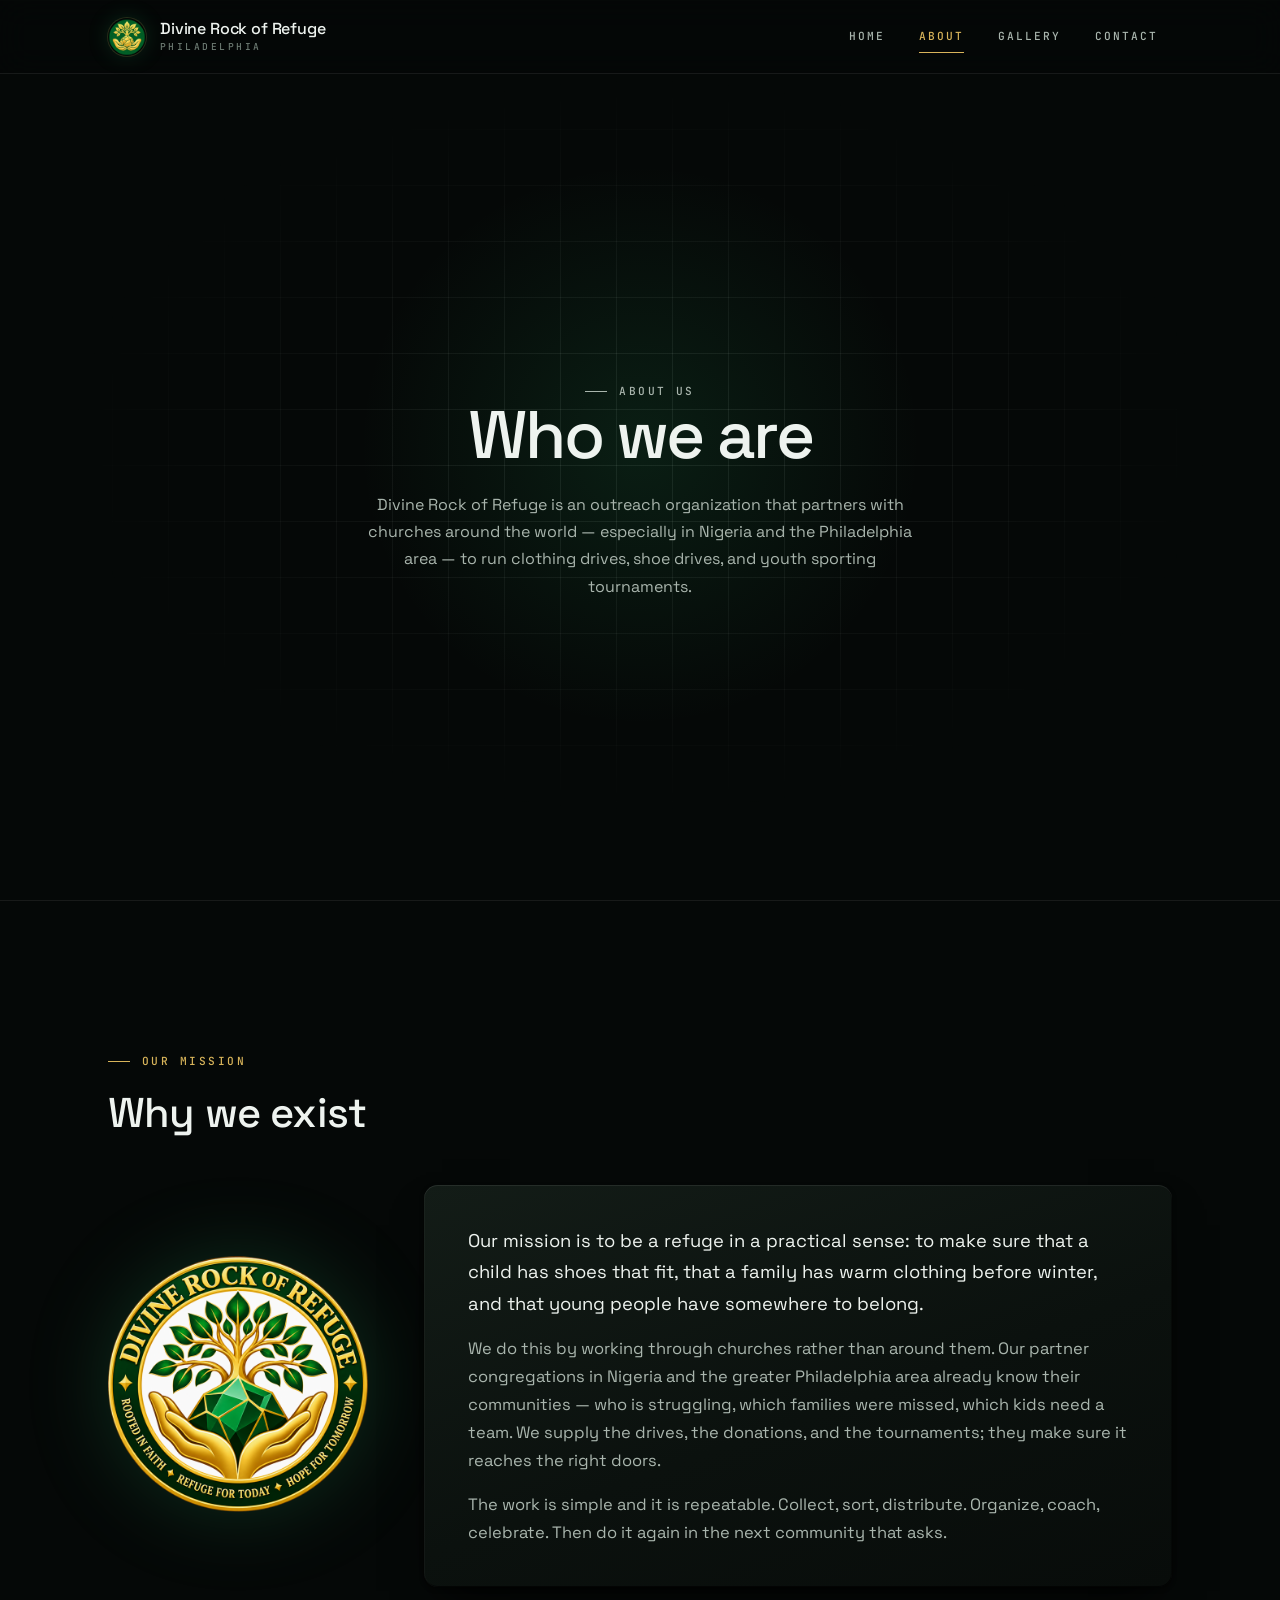
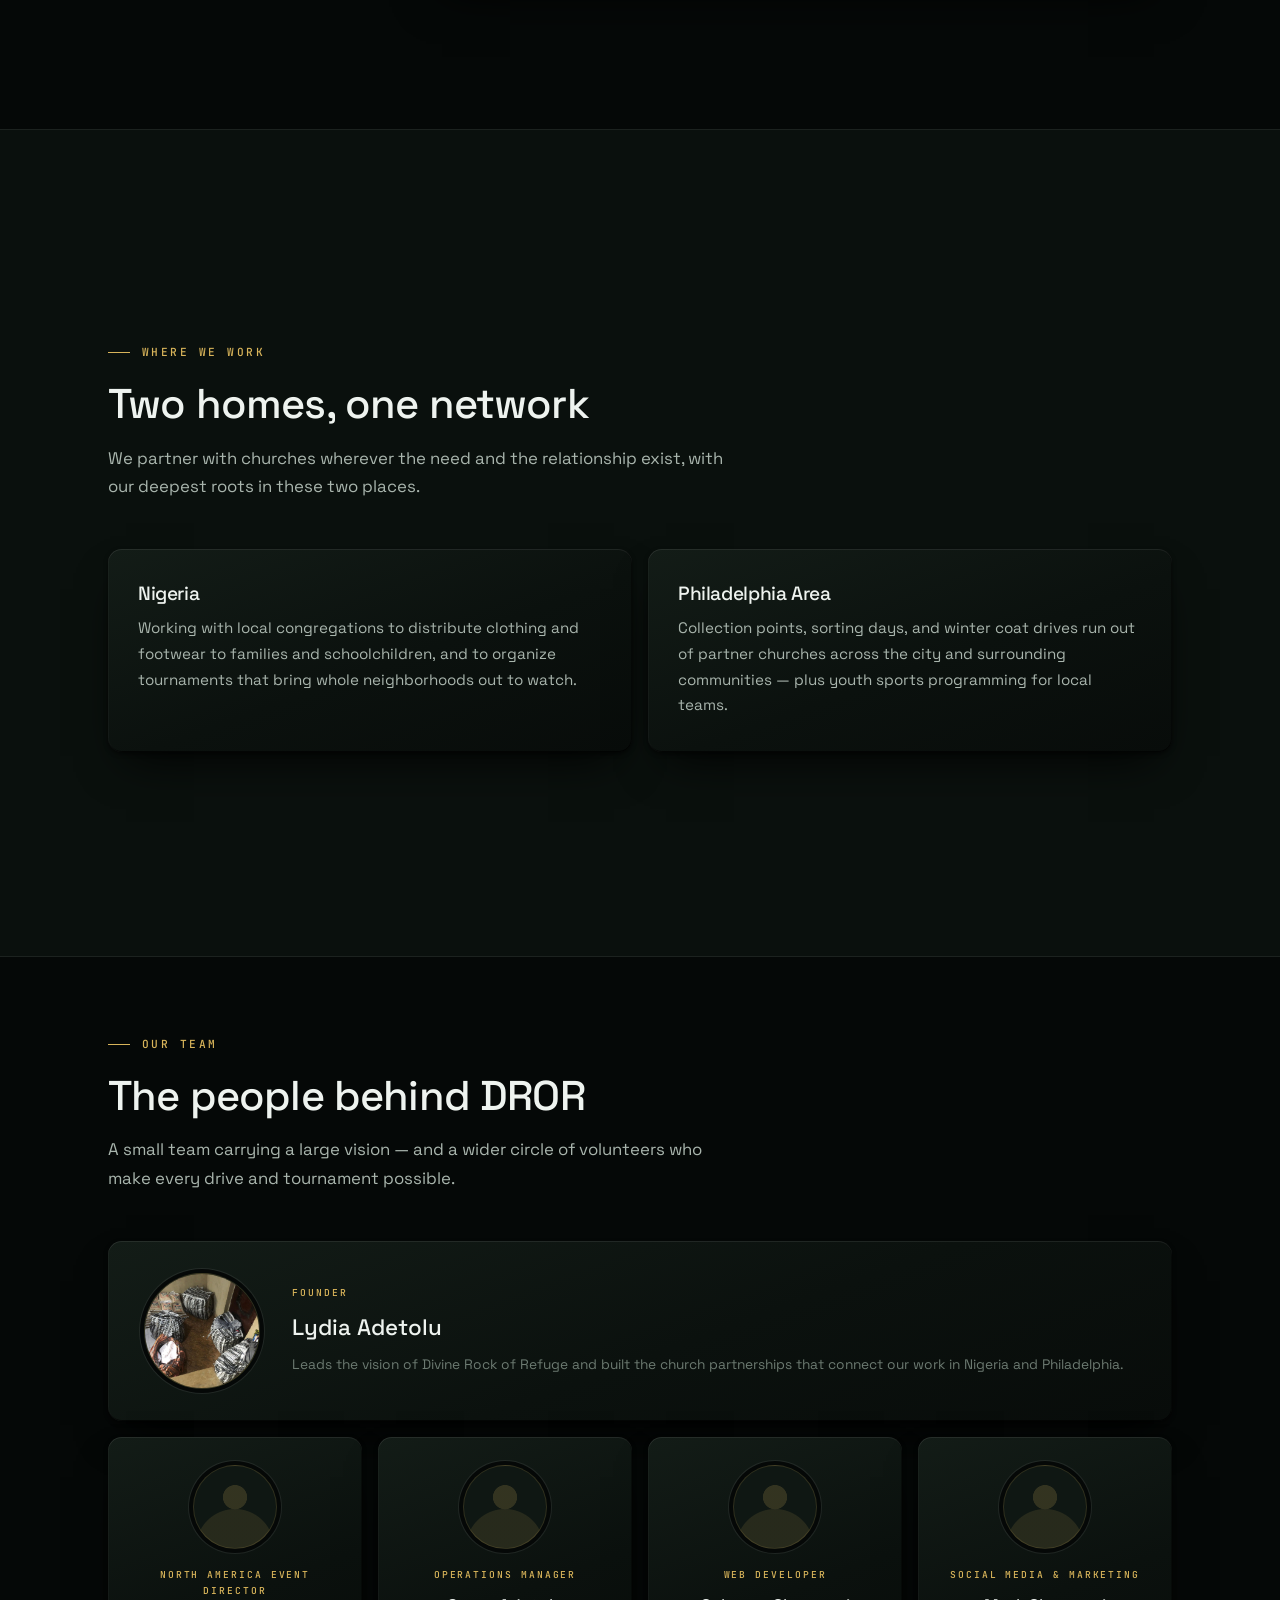
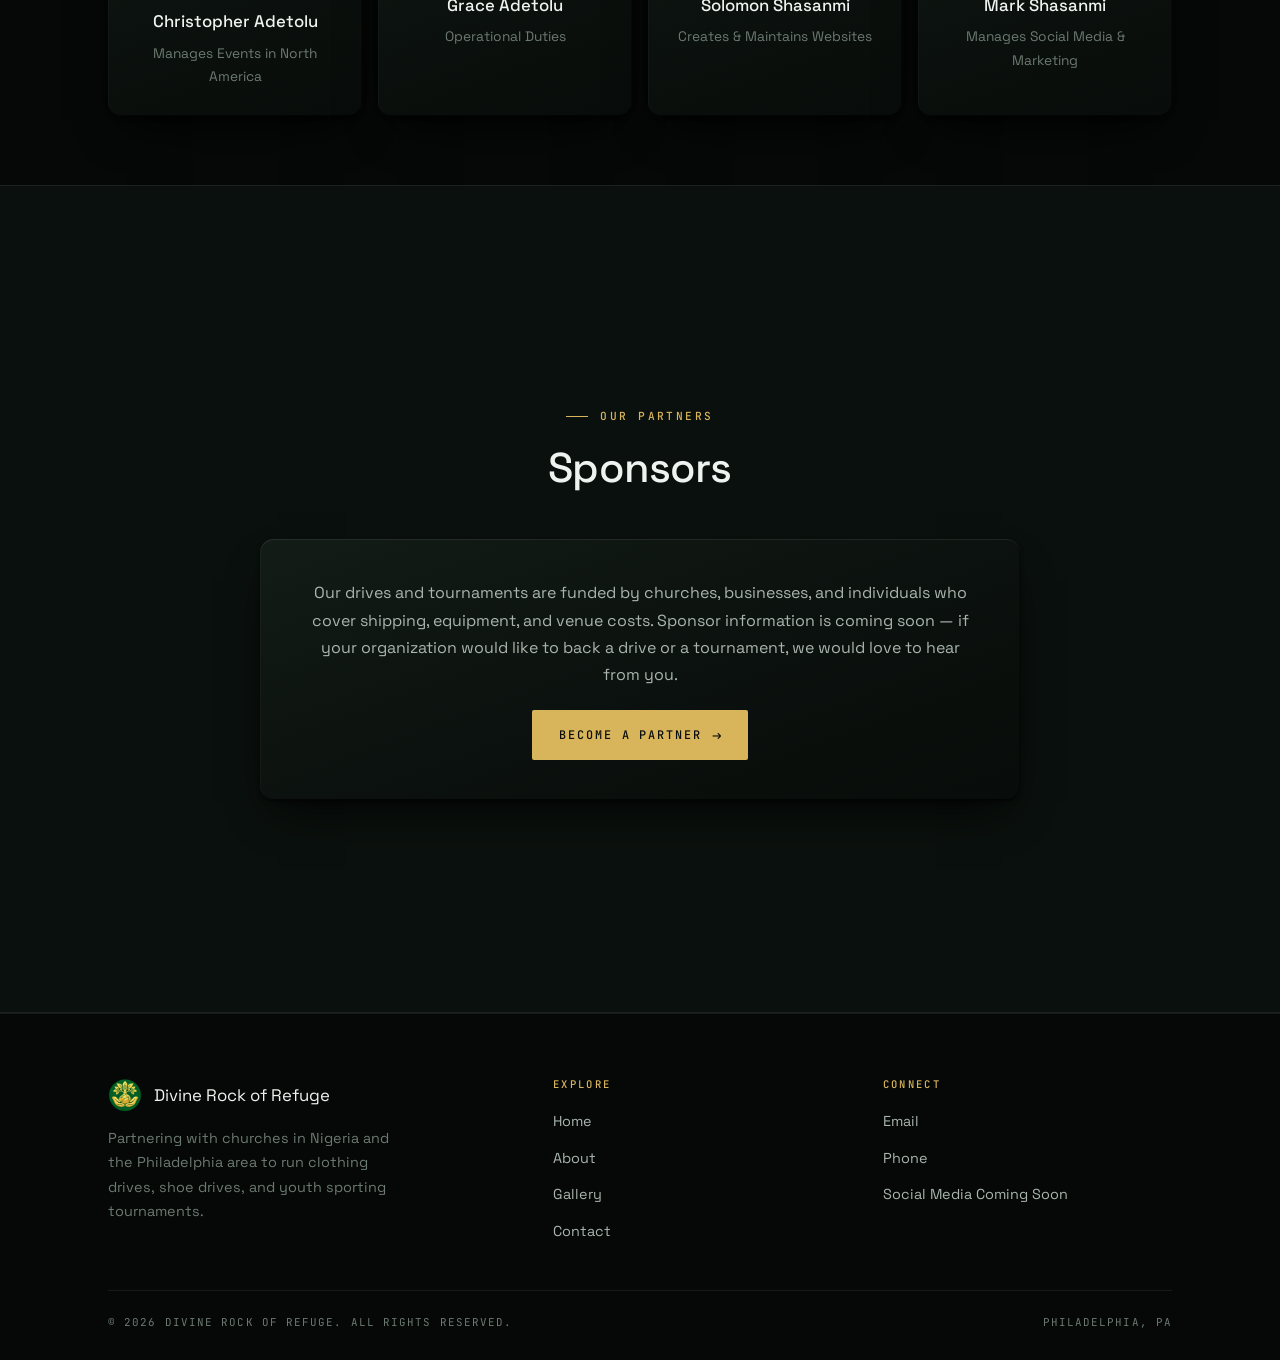
==== about.html @ c3f662ab "files" ====
<!DOCTYPE html>
<html lang="en" class="snap">
<head>
    <meta charset="UTF-8">
    <meta name="viewport" content="width=device-width, initial-scale=1.0">
    <meta name="description" content="About Divine Rock of Refuge — our mission, our people, and the church partners we work with in Nigeria and Philadelphia.">
    <meta name="theme-color" content="#050807">
    <link rel="icon" href="assets/brand/emblem-96.png">
    <link rel="preconnect" href="https://fonts.googleapis.com">
    <link rel="preconnect" href="https://fonts.gstatic.com" crossorigin>
    <link rel="stylesheet" href="https://fonts.googleapis.com/css2?family=JetBrains+Mono:wght@400;500&family=Space+Grotesk:wght@300;400;500;600&display=swap">
    <link rel="stylesheet" href="styles.css">
    <title>About — Divine Rock of Refuge</title>
</head>
<body>

    <header class="site-header">
        <div class="wrap">
            <a class="brand" href="index.html">
                <img class="brand-mark" src="assets/brand/emblem-96.png" alt="" width="38" height="38">
                <span class="brand-text">
                    <span class="brand-name">Divine Rock of Refuge</span>
                    <span class="brand-sub">Philadelphia</span>
                </span>
            </a>

            <button class="nav-toggle" aria-label="Toggle navigation" aria-expanded="false" aria-controls="primary-nav">
                <span></span>
            </button>

            <ul class="nav" id="primary-nav">
                <li><a href="index.html">Home</a></li>
                <li><a href="about.html" aria-current="page">About</a></li>
                <li><a href="gallery.html">Gallery</a></li>
                <li><a href="information.html">Contact</a></li>
            </ul>
        </div>
    </header>

    <main>

        <section class="page-head panel">
            <div class="wrap">
                <p class="eyebrow">About Us</p>
                <h1>Who we are</h1>
                <p>
                    Divine Rock of Refuge is an outreach organization that partners with churches
                    around the world — especially in Nigeria and the Philadelphia area — to run
                    clothing drives, shoe drives, and youth sporting tournaments.
                </p>
            </div>
        </section>

        <!-- ============ MISSION ============ -->
        <section class="section panel">
            <div class="wrap">
                <div class="section-head panel-head">
                    <p class="eyebrow">Our Mission</p>
                    <h2 class="section-title">Why we exist</h2>
                </div>

                <div class="mission-grid">
                    <img class="mission-seal" src="assets/brand/seal-640.png" alt="Divine Rock of Refuge seal — Rooted in Faith, Refuge for Today, Hope for Tomorrow" width="260" height="260" loading="lazy">

                    <div class="mission-card">
                        <p>
                            Our mission is to be a refuge in a practical sense: to make sure that a child
                            has shoes that fit, that a family has warm clothing before winter, and that
                            young people have somewhere to belong.
                        </p>
                        <p>
                            We do this by working through churches rather than around them. Our partner
                            congregations in Nigeria and the greater Philadelphia area already know their
                            communities — who is struggling, which families were missed, which kids need
                            a team. We supply the drives, the donations, and the tournaments; they make
                            sure it reaches the right doors.
                        </p>
                        <p class="hide-sm">
                            The work is simple and it is repeatable. Collect, sort, distribute. Organize,
                            coach, celebrate. Then do it again in the next community that asks.
                        </p>
                    </div>
                </div>
            </div>
        </section>

        <!-- ============ WHERE WE WORK ============ -->
        <section class="section section--alt panel">
            <div class="wrap">
                <div class="section-head panel-head">
                    <p class="eyebrow">Where We Work</p>
                    <h2 class="section-title">Two homes, one network</h2>
                    <p class="section-lede hide-sm">
                        We partner with churches wherever the need and the relationship exist, with
                        our deepest roots in these two places.
                    </p>
                </div>

                <div class="pillars pillars--two">
                    <article class="pillar">
                        <h3>Nigeria</h3>
                        <p>
                            Working with local congregations to distribute clothing and footwear to
                            families and schoolchildren, and to organize tournaments that bring whole
                            neighborhoods out to watch.
                        </p>
                    </article>

                    <article class="pillar">
                        <h3>Philadelphia Area</h3>
                        <p>
                            Collection points, sorting days, and winter coat drives run out of partner
                            churches across the city and surrounding communities — plus youth sports
                            programming for local teams.
                        </p>
                    </article>
                </div>
            </div>
        </section>

        <!-- ============ PEOPLE ============ -->
        <section class="section panel">
            <div class="wrap">
                <div class="section-head panel-head">
                    <p class="eyebrow">Our Team</p>
                    <h2 class="section-title">The people behind DROR</h2>
                    <p class="section-lede hide-sm">
                        A small team carrying a large vision — and a wider circle of volunteers
                        who make every drive and tournament possible.
                    </p>
                </div>

                <div class="people">
                    <article class="person person--lead">
                        <img class="person-photo" src="assets/photos/divine/mml.jpg" alt="Founder" loading="lazy">
                        <div>
                            <div class="person-role">Founder</div>
                            <div class="person-name">Lydia Adetolu</div>
                            <p class="person-note">
                                Leads the vision of Divine Rock of Refuge and built the church
                                partnerships that connect our work in Nigeria and Philadelphia.
                            </p>
                        </div>
                    </article>

                    <article class="person">
                        <div class="person-photo" aria-hidden="true"></div>
                        <div class="person-role">North America Event Director</div>
                        <div class="person-name">Christopher Adetolu</div>
                        <p class="person-note">Manages Events in North America</p>
                    </article>

                    <article class="person">
                        <div class="person-photo" aria-hidden="true"></div>
                        <div class="person-role">Operations Manager</div>
                        <div class="person-name">Grace Adetolu</div>
                        <p class="person-note">Operational Duties</p>
                    </article>

                    <article class="person">
                        <div class="person-photo" aria-hidden="true"></div>
                        <div class="person-role">Web Developer</div>
                        <div class="person-name">Solomon Shasanmi</div>
                        <p class="person-note">Creates &amp; Maintains Websites</p>
                    </article>

                    <article class="person">
                        <div class="person-photo" aria-hidden="true"></div>
                        <div class="person-role">Social Media & Marketing</div>
                        <div class="person-name">Mark Shasanmi</div>
                        <p class="person-note">Manages Social Media &amp; Marketing</p>
                    </article>
                </div>
            </div>
        </section>

        <!-- ============ SPONSORS ============ -->
        <section class="section section--alt panel">
            <div class="wrap">
                <div class="section-head section-head--center panel-head">
                    <p class="eyebrow">Our Partners</p>
                    <h2 class="section-title">Sponsors</h2>
                </div>

                <div class="sponsor-note">
                    <p>
                        Our drives and tournaments are funded by churches, businesses, and individuals
                        who cover shipping, equipment, and venue costs. Sponsor information is coming
                        soon — if your organization would like to back a drive or a tournament,
                        we would love to hear from you.
                    </p>
                    <p style="margin-top: 22px;">
                        <a class="btn btn--primary" href="information.html">Become a Partner</a>
                    </p>
                </div>
            </div>
        </section>

    </main>

    <footer class="site-footer">
        <div class="wrap">
            <div class="footer-grid">
                <div>
                    <div class="footer-brand"><img src="assets/brand/emblem-96.png" alt="" width="34" height="34"><span class="footer-brand-name">Divine Rock of Refuge</span></div>
                    <p class="footer-blurb">
                        Partnering with churches in Nigeria and the Philadelphia area to run
                        clothing drives, shoe drives, and youth sporting tournaments.
                    </p>
                </div>
                <div class="footer-col">
                    <h4>Explore</h4>
                    <ul>
                        <li><a href="index.html">Home</a></li>
                        <li><a href="about.html">About</a></li>
                        <li><a href="gallery.html">Gallery</a></li>
                        <li><a href="information.html">Contact</a></li>
                    </ul>
                </div>
                <div class="footer-col">
                    <h4>Connect</h4>
                    <ul>
                        <li><a href="mailto:olorunfe@hotmail.com">Email</a></li>
                        <li><a href="tel:+12159842270">Phone</a></li>
                        <li><a href="information.html">Social Media Coming Soon</a></li>
                    </ul>
                </div>
            </div>
            <div class="footer-bottom">
                <span>&copy; <span id="year">2026</span> Divine Rock of Refuge. All rights reserved.</span>
                <span>Philadelphia, PA</span>
            </div>
        </div>
    </footer>

    <script src="base.js"></script>
</body>
</html>
---- styles.css ----
/* ===================================================================
   Divine Rock of Refuge — shared stylesheet
   Minimal / futuristic: near-black emerald, gold hairlines, mono labels.
   Tokens → base → header → footer → home → about → contact → gallery
   =================================================================== */

/* =================== TOKENS =================== */
:root {
    --gold:         #d8b45a;
    --gold-light:   #f0d58a;
    --gold-dim:     rgba(216, 180, 90, 0.16);
    --emerald:      #2fbf71;
    --emerald-glow: rgba(47, 191, 113, 0.18);

    --ink:          #eef3ef;   /* headings */
    --body:         #a9b5ad;   /* paragraphs */
    --muted:        #6c7a71;

    --page:         #050807;
    --surface:      #0a100d;
    --surface-2:    #0f1713;
    --line:         rgba(233, 243, 236, 0.08);
    --line-strong:  rgba(233, 243, 236, 0.16);

    --radius-sm: 2px;
    --radius:    4px;
    --radius-lg: 6px;

    --font-display: "Space Grotesk", "Segoe UI", system-ui, sans-serif;
    --font-body:    "Space Grotesk", "Segoe UI", system-ui, sans-serif;
    --font-mono:    "JetBrains Mono", ui-monospace, "SFMono-Regular", Consolas, monospace;

    --ease: cubic-bezier(0.2, 0.7, 0.2, 1);

    /* Floating bevel: lit top/left edge, shaded bottom/right edge, drop shadow */
    --bevel-radius: 14px;
    --bevel-bg: linear-gradient(160deg, #131c17 0%, #0b110e 55%, #080c0a 100%);
    --bevel:
        inset 0 1px 0 rgba(255, 255, 255, 0.08),
        inset 1px 0 0 rgba(255, 255, 255, 0.03),
        inset 0 -1px 0 rgba(0, 0, 0, 0.7),
        inset -1px 0 0 rgba(0, 0, 0, 0.4),
        0 2px 4px rgba(0, 0, 0, 0.5),
        0 22px 44px -18px rgba(0, 0, 0, 0.95);
    --bevel-lift:
        inset 0 1px 0 rgba(216, 180, 90, 0.4),
        inset 1px 0 0 rgba(255, 255, 255, 0.04),
        inset 0 -1px 0 rgba(0, 0, 0, 0.7),
        inset -1px 0 0 rgba(0, 0, 0, 0.4),
        0 4px 8px rgba(0, 0, 0, 0.5),
        0 36px 64px -20px rgba(0, 0, 0, 1),
        0 20px 60px -30px rgba(47, 191, 113, 0.25);

    --header-h: 72px;
    --wrap: 1120px;

    color-scheme: dark;
}

/* =================== RESET / BASE =================== */
*, *::before, *::after { box-sizing: border-box; }

html {
    scroll-behavior: smooth;
    -webkit-text-size-adjust: 100%;
    /* Kept on <html>, not <body> — body overflow would create a second scroll
       container and break the scroll-snapping used on the home page. */
    overflow-x: hidden;
    background: var(--page);
}

body {
    margin: 0;
    min-height: 100vh;
    display: flex;
    flex-direction: column;
    background-color: var(--page);
    color: var(--body);
    font-family: var(--font-body);
    font-size: 16px;
    line-height: 1.7;
    -webkit-font-smoothing: antialiased;
}

::selection { background: var(--gold); color: #0a0d0b; }

/* =================== SCROLL SNAP (all pages) ===================
   <html> carries .snap; base.js adds .snap-mandatory only once it has
   measured that every panel fits the viewport. Until then (and on any
   viewport too short for a panel) snapping stays "proximity", so a tall
   panel can never trap the visitor mid-section. */
html.snap {
    scroll-snap-type: y proximity;
    scroll-padding-top: var(--header-h);
}

html.snap.snap-mandatory { scroll-snap-type: y mandatory; }

.panel {
    scroll-snap-align: start;
    scroll-snap-stop: always;
    min-height: calc(100vh - var(--header-h));
    min-height: calc(100svh - var(--header-h));
    display: flex;
    flex-direction: column;
    justify-content: center;
}

/* Raised specificity so it beats the generic .section padding below */
html.snap .panel { padding-block: 48px; }

/* A panel whose content should stretch to fill the screen (the gallery
   stage) rather than sit centered at its natural height. */
.panel--fill { justify-content: stretch; }

.panel--fill > .wrap {
    flex: 1;
    display: flex;
    flex-direction: column;
    min-height: 0;
}

/* The footer is short, so it snaps to the bottom edge instead of the top */
html.snap .site-footer { scroll-snap-align: end; }

.panel--facts { border-block: 1px solid var(--line); }

.panel-head { margin-bottom: 40px; }

/* Utility: content dropped on small screens to keep panels one-screen tall */
.hide-sm { display: revert; }

h1, h2, h3, h4 {
    font-family: var(--font-display);
    color: var(--ink);
    line-height: 1.15;
    margin: 0;
    font-weight: 500;
    letter-spacing: -0.02em;
}

p { margin: 0; }
img { max-width: 100%; display: block; }

a { color: var(--gold); }

:focus-visible {
    outline: 1px solid var(--gold);
    outline-offset: 3px;
    border-radius: var(--radius-sm);
}

.wrap {
    width: 100%;
    max-width: var(--wrap);
    margin: 0 auto;
    padding: 0 28px;
}

main { flex: 1 0 auto; }

/* Section rhythm */
.section { padding: 96px 0; }
.section--tight { padding: 64px 0; }
.section--alt { background: var(--surface); border-block: 1px solid var(--line); }

/* Mono label with a short gold rule in front of it */
.eyebrow {
    display: inline-flex;
    align-items: center;
    gap: 12px;
    font-family: var(--font-mono);
    font-size: 0.7rem;
    font-weight: 500;
    letter-spacing: 0.22em;
    text-transform: uppercase;
    color: var(--gold);
    margin: 0 0 18px;
}

.eyebrow::before {
    content: "";
    width: 22px;
    height: 1px;
    background: currentColor;
}

.section-title {
    font-size: clamp(1.8rem, 3.4vw, 2.6rem);
    margin: 0 0 16px;
}

.section-lede {
    font-size: 1.05rem;
    color: var(--body);
    max-width: 62ch;
    margin: 0;
}

.section-head {
    max-width: 640px;
    margin: 0 0 48px;
}

.section-head--center {
    margin-inline: auto;
    text-align: center;
}

/* =================== BUTTONS =================== */
.btn {
    display: inline-flex;
    align-items: center;
    justify-content: center;
    gap: 10px;
    padding: 14px 26px;
    border-radius: var(--radius-sm);
    border: 1px solid transparent;
    font-family: var(--font-mono);
    font-size: 0.74rem;
    font-weight: 500;
    letter-spacing: 0.16em;
    text-transform: uppercase;
    text-decoration: none;
    cursor: pointer;
    transition: transform 0.2s var(--ease), background-color 0.2s ease,
                border-color 0.2s ease, color 0.2s ease, box-shadow 0.25s ease;
}

.btn::after {
    content: "\2192";
    font-family: var(--font-body);
    letter-spacing: 0;
    transition: transform 0.2s var(--ease);
}

.btn:hover::after { transform: translateX(3px); }

.btn--primary {
    background: var(--gold);
    color: #0a0d0b;
}

.btn--primary:hover {
    background: var(--gold-light);
    box-shadow: 0 0 0 4px var(--gold-dim), 0 0 36px rgba(216, 180, 90, 0.3);
}

.btn--ghost {
    background: transparent;
    color: var(--ink);
    border-color: var(--line-strong);
}

.btn--ghost:hover {
    border-color: var(--gold);
    color: var(--gold-light);
}

.btn:active { transform: translateY(1px); }

/* =================== HEADER =================== */
.site-header {
    position: sticky;
    top: 0;
    z-index: 50;
    background: rgba(5, 8, 7, 0.72);
    backdrop-filter: saturate(160%) blur(16px);
    -webkit-backdrop-filter: saturate(160%) blur(16px);
    border-bottom: 1px solid var(--line);
}

.site-header .wrap {
    height: var(--header-h);
    display: flex;
    align-items: center;
    justify-content: space-between;
    gap: 20px;
}

.brand {
    display: flex;
    align-items: center;
    gap: 14px;
    padding: 5px 0;
    text-decoration: none;
    min-width: 0;
}

.brand-mark {
    height: 38px;
    width: 38px;
    flex-shrink: 0;
    border-radius: 50%;
    box-shadow: 0 0 0 1px var(--gold-dim), 0 0 22px var(--emerald-glow);
}

.brand-text { display: flex; flex-direction: column; min-width: 0; }

.brand-name {
    font-family: var(--font-display);
    font-size: 1rem;
    font-weight: 500;
    color: var(--ink);
    line-height: 1.15;
    letter-spacing: -0.01em;
    white-space: nowrap;
}

.brand-sub {
    font-family: var(--font-mono);
    font-size: 0.6rem;
    font-weight: 500;
    letter-spacing: 0.26em;
    text-transform: uppercase;
    color: var(--muted);
    line-height: 1.6;
}

.nav {
    display: flex;
    align-items: center;
    gap: 6px;
    list-style: none;
    margin: 0;
    padding: 0;
}

.nav a {
    position: relative;
    display: block;
    padding: 10px 14px;
    color: var(--body);
    font-family: var(--font-mono);
    font-size: 0.7rem;
    font-weight: 500;
    letter-spacing: 0.18em;
    text-transform: uppercase;
    text-decoration: none;
    white-space: nowrap;
    transition: color 0.18s ease;
}

/* Hairline that grows in under the hovered / current link */
.nav a::after {
    content: "";
    position: absolute;
    left: 14px;
    right: 14px;
    bottom: 4px;
    height: 1px;
    background: var(--gold);
    transform: scaleX(0);
    transform-origin: left;
    transition: transform 0.25s var(--ease);
}

.nav a:hover { color: var(--ink); }
.nav a:hover::after { transform: scaleX(1); }

.nav a[aria-current="page"] { color: var(--gold); }
.nav a[aria-current="page"]::after { transform: scaleX(1); }

.nav-toggle {
    display: none;
    width: 42px;
    height: 42px;
    border: 1px solid var(--line-strong);
    border-radius: var(--radius-sm);
    background: transparent;
    cursor: pointer;
    padding: 0;
    align-items: center;
    justify-content: center;
}

.nav-toggle span {
    position: relative;
    display: block;
    width: 18px;
    height: 1px;
    background: var(--ink);
    transition: background 0.2s ease;
}

.nav-toggle span::before,
.nav-toggle span::after {
    content: "";
    position: absolute;
    left: 0;
    width: 18px;
    height: 1px;
    background: var(--ink);
    transition: transform 0.22s ease;
}

.nav-toggle span::before { top: -6px; }
.nav-toggle span::after  { top: 6px; }

.nav-toggle[aria-expanded="true"] span { background: transparent; }
.nav-toggle[aria-expanded="true"] span::before { transform: translateY(6px) rotate(45deg); }
.nav-toggle[aria-expanded="true"] span::after  { transform: translateY(-6px) rotate(-45deg); }

/* =================== FOOTER =================== */
.site-footer {
    flex-shrink: 0;
    background: var(--page);
    border-top: 1px solid var(--line);
    color: var(--muted);
    padding: 64px 0 28px;
    font-size: 0.9rem;
}

.footer-grid {
    display: grid;
    grid-template-columns: 1.4fr 1fr 1fr;
    gap: 40px;
    padding-bottom: 40px;
}

.footer-brand {
    display: flex;
    align-items: center;
    gap: 12px;
    margin: 0 0 14px;
}

.footer-brand img {
    width: 34px;
    height: 34px;
    border-radius: 50%;
}

.footer-brand-name {
    font-family: var(--font-display);
    font-size: 1.05rem;
    color: var(--ink);
}

.footer-blurb { max-width: 34ch; }

.footer-col h4 {
    color: var(--gold);
    font-family: var(--font-mono);
    font-size: 0.66rem;
    font-weight: 500;
    letter-spacing: 0.22em;
    text-transform: uppercase;
    margin: 0 0 14px;
}

.footer-col ul { list-style: none; margin: 0; padding: 0; }
.footer-col li { margin-bottom: 2px; }

.footer-col a {
    display: inline-block;
    padding: 5px 0;
    color: var(--body);
    text-decoration: none;
    transition: color 0.18s ease;
}

.footer-col a:hover { color: var(--ink); }

.footer-bottom {
    border-top: 1px solid var(--line);
    padding-top: 22px;
    display: flex;
    justify-content: space-between;
    gap: 14px;
    flex-wrap: wrap;
    font-family: var(--font-mono);
    font-size: 0.68rem;
    letter-spacing: 0.1em;
    text-transform: uppercase;
    color: var(--muted);
}

/* =================== HOME — HERO =================== */
.hero {
    position: relative;
    overflow: hidden;
    padding-block: 48px;
    text-align: center;
    isolation: isolate;
}

/* Grid that fades out from the centre, plus an emerald glow behind the mark */
.hero::before {
    content: "";
    position: absolute;
    inset: 0;
    z-index: -1;
    background-image:
        linear-gradient(var(--line) 1px, transparent 1px),
        linear-gradient(90deg, var(--line) 1px, transparent 1px);
    background-size: 56px 56px;
    -webkit-mask-image: radial-gradient(ellipse 70% 60% at 50% 40%, #000 20%, transparent 75%);
            mask-image: radial-gradient(ellipse 70% 60% at 50% 40%, #000 20%, transparent 75%);
}

.hero::after {
    content: "";
    position: absolute;
    left: 50%;
    top: 34%;
    width: 720px;
    height: 720px;
    z-index: -1;
    transform: translate(-50%, -50%);
    background: radial-gradient(circle, rgba(47, 191, 113, 0.16), transparent 62%);
    pointer-events: none;
}

/* Full-detail badge, floating gently in its own glow */
.hero-logo {
    width: 300px;
    height: auto;
    margin: 0 auto 30px;
    filter: drop-shadow(0 0 40px rgba(216, 180, 90, 0.18)) drop-shadow(0 20px 40px rgba(0, 0, 0, 0.8));
    animation: rise 0.8s var(--ease) both, hover-float 7s 0.8s ease-in-out infinite;
}

@keyframes hover-float {
    50% { transform: translateY(-8px); }
}

.hero-title {
    font-size: clamp(2.6rem, 7vw, 5rem);
    font-weight: 500;
    letter-spacing: -0.04em;
    line-height: 1.02;
    margin: 0 0 18px;
    background: linear-gradient(180deg, #ffffff 30%, #9fb3a6);
    -webkit-background-clip: text;
            background-clip: text;
    color: transparent;
    animation: rise 0.8s 0.08s var(--ease) both;
}

.hero-location {
    font-family: var(--font-mono);
    font-size: 0.72rem;
    font-weight: 500;
    letter-spacing: 0.34em;
    text-transform: uppercase;
    color: var(--gold);
    margin: 0 0 26px;
    animation: rise 0.8s 0.14s var(--ease) both;
}

.hero-lede {
    font-size: 1.1rem;
    max-width: 54ch;
    margin: 0 auto 38px;
    color: var(--body);
    animation: rise 0.8s 0.2s var(--ease) both;
}

.hero-actions {
    display: flex;
    gap: 14px;
    justify-content: center;
    flex-wrap: wrap;
    animation: rise 0.8s 0.26s var(--ease) both;
}

@keyframes rise {
    from { opacity: 0; transform: translateY(14px); }
    to   { opacity: 1; transform: none; }
}

@media (prefers-reduced-motion: reduce) {
    *, *::before, *::after {
        animation-duration: 0.01ms !important;
        animation-iteration-count: 1 !important;
        transition-duration: 0.01ms !important;
        scroll-behavior: auto !important;
    }
}

/* =================== FLOATING BEVELS (shared look) ===================
   No outline. Each block is a raised slab: a lit top edge, a shaded bottom
   edge, and a soft shadow underneath so it hovers above the page. */
.fact,
.pillar,
.person,
.contact-card,
.mission-card,
.cta-band,
.sponsor-note {
    position: relative;
    background: var(--bevel-bg);
    border: none;
    border-radius: var(--bevel-radius);
    box-shadow: var(--bevel);
}

.fact,
.pillar,
.person,
.contact-card {
    transition: transform 0.35s var(--ease), box-shadow 0.35s var(--ease);
}

.fact:hover,
.pillar:hover,
.person:hover,
.contact-card:hover {
    transform: translateY(-6px);
    box-shadow: var(--bevel-lift);
}

/* =================== HOME — QUICK FACTS =================== */
.facts {
    display: grid;
    grid-template-columns: repeat(3, 1fr);
    gap: 16px;
}

.fact { padding: 30px 28px; }

.fact-label {
    font-family: var(--font-mono);
    font-size: 0.64rem;
    font-weight: 500;
    letter-spacing: 0.22em;
    text-transform: uppercase;
    color: var(--muted);
    margin-bottom: 14px;
}

.fact-value {
    font-family: var(--font-display);
    font-size: 1.35rem;
    font-weight: 500;
    letter-spacing: -0.02em;
    color: var(--ink);
    margin-bottom: 6px;
}

.fact-note { font-size: 0.88rem; color: var(--muted); }

/* =================== HOME — SPLIT =================== */
.split {
    display: grid;
    grid-template-columns: 1fr 1fr;
    gap: 72px;
    align-items: center;
}

.split-media {
    position: relative;
    border-radius: var(--radius-lg);
    overflow: hidden;
    aspect-ratio: 4 / 3;
    background: var(--surface);
    border-radius: var(--bevel-radius);
    box-shadow: var(--bevel);
}

/* Thin gold corner brackets over the photo */
.split-media::before,
.split-media::after {
    content: "";
    position: absolute;
    width: 28px;
    height: 28px;
    z-index: 1;
    pointer-events: none;
}

.split-media::before { top: 14px; left: 14px; border-top: 1px solid var(--gold); border-left: 1px solid var(--gold); }
.split-media::after  { bottom: 14px; right: 14px; border-bottom: 1px solid var(--gold); border-right: 1px solid var(--gold); }

.split-media img {
    width: 100%;
    height: 100%;
    object-fit: cover;
}

.split-body p + p { margin-top: 16px; }
.split-body .btn { margin-top: 32px; }

/* =================== HOME — PILLARS =================== */
.pillars {
    display: grid;
    grid-template-columns: repeat(3, 1fr);
    gap: 16px;
}

.pillar { padding: 34px 30px; }

.pillar-icon {
    width: 44px;
    height: 44px;
    border-radius: var(--radius-sm);
    display: grid;
    place-items: center;
    border: 1px solid var(--gold-dim);
    color: var(--gold);
    margin-bottom: 26px;
}

.pillars--two { grid-template-columns: repeat(2, 1fr); }

.pillar-icon svg { width: 20px; height: 20px; stroke-width: 1.5; }

.pillar h3 { font-size: 1.2rem; margin-bottom: 10px; }
.pillar p { font-size: 0.95rem; }

/* =================== HOME — VERSE BAND =================== */
.verse {
    position: relative;
    text-align: center;
    padding: 76px 0;
    background: radial-gradient(ellipse 60% 50% at 50% 50%, rgba(47, 191, 113, 0.09), transparent 70%);
    border-block: 1px solid var(--line);
}

.verse blockquote {
    margin: 0 auto;
    max-width: 30ch;
    font-family: var(--font-display);
    font-size: clamp(1.5rem, 3.4vw, 2.4rem);
    font-weight: 400;
    letter-spacing: -0.02em;
    line-height: 1.3;
    color: var(--ink);
}

.verse cite {
    display: block;
    margin-top: 28px;
    font-family: var(--font-mono);
    font-size: 0.7rem;
    font-style: normal;
    font-weight: 500;
    letter-spacing: 0.28em;
    text-transform: uppercase;
    color: var(--gold);
}

/* =================== HOME — CTA =================== */
.cta-band {
    padding: 64px 48px;
    text-align: center;
    overflow: hidden;
    background:
        radial-gradient(ellipse 60% 80% at 50% 0%, rgba(216, 180, 90, 0.08), transparent 70%),
        var(--bevel-bg);
}

.cta-mark {
    width: 72px;
    height: auto;
    margin: 0 auto 22px;
    filter: drop-shadow(0 0 24px rgba(47, 191, 113, 0.25));
}

.cta-band .section-title { margin-bottom: 14px; }
.cta-band p { margin: 0 auto 32px; max-width: 52ch; }

/* =================== HOME — COMPACT STRIP SLIDESHOW =================== */
.strip-head {
    display: flex;
    align-items: flex-end;
    justify-content: space-between;
    gap: 24px;
    margin-bottom: 32px;
}

.strip-head .section-head { margin: 0; }

.strip-nav { display: flex; gap: 8px; flex-shrink: 0; }

.strip-btn {
    width: 42px;
    height: 42px;
    border-radius: var(--radius-sm);
    border: 1px solid var(--line-strong);
    background: transparent;
    color: var(--ink);
    font-size: 1.2rem;
    line-height: 1;
    display: grid;
    place-items: center;
    cursor: pointer;
    transition: background-color 0.18s ease, color 0.18s ease,
                border-color 0.18s ease, transform 0.12s ease;
}

.strip-btn:hover {
    border-color: var(--gold);
    color: var(--gold);
}

.strip-btn:active { transform: scale(0.94); }

.strip-viewport {
    overflow: hidden;
    border-radius: var(--bevel-radius);
}

.strip-track {
    display: flex;
    gap: 16px;
    transition: transform 0.6s var(--ease);
    will-change: transform;
}

.strip-slide {
    flex: 0 0 calc((100% - 32px) / 3);   /* 3 visible, 2 gaps of 16px */
    aspect-ratio: 4 / 3;
    border-radius: var(--bevel-radius);
    overflow: hidden;
    background: var(--surface);
    box-shadow: inset 0 1px 0 rgba(255, 255, 255, 0.08);
}

.strip-slide img {
    width: 100%;
    height: 100%;
    object-fit: cover;
    filter: saturate(0.85);
    transition: transform 0.6s var(--ease), filter 0.4s ease;
}

.strip-slide:hover img { transform: scale(1.04); filter: saturate(1); }

.strip-dots {
    display: flex;
    justify-content: center;
    gap: 8px;
    margin-top: 28px;
}

.strip-dot {
    position: relative;
    width: 14px;
    height: 2px;
    padding: 0;
    border: none;
    border-radius: 0;
    background: var(--line-strong);
    cursor: pointer;
    transition: background-color 0.2s ease, width 0.3s var(--ease);
}

/* Invisible 26px hit area so the thin bar is still tappable on a phone */
.strip-dot::after {
    content: "";
    position: absolute;
    top: 50%;
    left: 50%;
    transform: translate(-50%, -50%);
    width: 26px;
    height: 26px;
}

.strip-dot--active { background: var(--gold); width: 32px; }

/* =================== PAGE HEADER (inner pages) =================== */
.page-head {
    position: relative;
    overflow: hidden;
    padding: 68px 0 56px;
    text-align: center;
    isolation: isolate;
    border-bottom: 1px solid var(--line);
}

.page-head::before {
    content: "";
    position: absolute;
    inset: 0;
    z-index: -1;
    background-image:
        linear-gradient(var(--line) 1px, transparent 1px),
        linear-gradient(90deg, var(--line) 1px, transparent 1px);
    background-size: 56px 56px;
    -webkit-mask-image: radial-gradient(ellipse 60% 60% at 50% 45%, #000 15%, transparent 75%);
            mask-image: radial-gradient(ellipse 60% 60% at 50% 45%, #000 15%, transparent 75%);
}

.page-head::after {
    content: "";
    position: absolute;
    left: 50%;
    top: 45%;
    width: 640px;
    height: 640px;
    z-index: -1;
    transform: translate(-50%, -50%);
    background: radial-gradient(circle, rgba(47, 191, 113, 0.12), transparent 62%);
}

.page-head h1 {
    font-size: clamp(2.4rem, 6vw, 4.2rem);
    letter-spacing: -0.04em;
    line-height: 1.04;
    margin-bottom: 20px;
}

.page-head p {
    max-width: 56ch;
    margin: 0 auto;
    color: var(--body);
}

/* =================== ABOUT =================== */
.mission-grid {
    display: grid;
    grid-template-columns: 260px 1fr;
    gap: 56px;
    align-items: center;
}

.mission-seal {
    width: 100%;
    height: auto;
    filter: drop-shadow(0 0 40px rgba(47, 191, 113, 0.2));
}

.mission-card { padding: 40px 44px; }

.mission-card p { font-size: 1.03rem; }
.mission-card p + p { margin-top: 16px; }
.mission-card p:first-child { color: var(--ink); font-size: 1.15rem; }

.people {
    display: grid;
    grid-template-columns: repeat(4, 1fr);
    gap: 16px;
}

.person {
    padding: 28px 20px;
    text-align: center;
}

.person--lead { grid-column: span 4; display: flex; align-items: center; gap: 32px; text-align: left; padding: 32px 36px; }
.person--lead .person-photo { width: 116px; height: 116px; flex-shrink: 0; margin: 0; }
.person--lead .person-name { font-size: 1.4rem; }

.person-photo {
    width: 84px;
    height: 84px;
    border-radius: 50%;
    object-fit: cover;
    margin: 0 auto 18px;
    background:
        radial-gradient(circle at 50% 38%, rgba(216, 180, 90, 0.18) 0 18%, transparent 19%),
        radial-gradient(circle at 50% 100%, rgba(216, 180, 90, 0.12) 0 42%, transparent 43%),
        var(--surface-2);
    border: 1px solid var(--gold-dim);
    box-shadow: 0 0 0 4px var(--page), 0 0 0 5px var(--line);
}

.person-role {
    font-family: var(--font-mono);
    font-size: 0.6rem;
    font-weight: 500;
    letter-spacing: 0.2em;
    text-transform: uppercase;
    color: var(--gold);
    margin-bottom: 8px;
}

.person-name { font-family: var(--font-display); font-size: 1.05rem; font-weight: 500; color: var(--ink); margin-bottom: 6px; }
.person-note { font-size: 0.86rem; color: var(--muted); }

.sponsor-note {
    padding: 40px 44px;
    text-align: center;
    max-width: 760px;
    margin: 0 auto;
}

/* =================== CONTACT =================== */
.contact-grid {
    display: grid;
    grid-template-columns: repeat(3, 1fr);
    gap: 16px;
}

.contact-card { padding: 30px 28px; }

.contact-card h3 {
    font-family: var(--font-mono);
    font-size: 0.66rem;
    font-weight: 500;
    letter-spacing: 0.22em;
    text-transform: uppercase;
    color: var(--gold);
    margin-bottom: 14px;
}

.contact-card a, .contact-card p {
    color: var(--ink);
    font-size: 1rem;
    text-decoration: none;
    display: block;
    margin-bottom: 4px;
}

.contact-card a:hover { color: var(--gold-light); }

/* =================== GALLERY =================== */
/* The gallery breaks out of the 1120px column so photos get the screen */
.wrap--wide { max-width: 1680px; }

html.snap .panel--fill { padding-block: 20px; }

/* Title on the left, tabs on the right — one slim row instead of two */
.gallery-bar {
    display: flex;
    align-items: flex-end;
    justify-content: space-between;
    gap: 16px 24px;
    flex-wrap: wrap;
    flex-shrink: 0;
    margin-bottom: 16px;
}

.gallery-head .eyebrow { margin-bottom: 6px; }
.gallery-head .section-title { margin-bottom: 0; font-size: clamp(1.4rem, 2.4vw, 1.9rem); }

.gallery-tabs {
    display: flex;
    gap: 0;
    justify-content: center;
    flex-shrink: 0;
    border: 1px solid var(--line-strong);
    border-radius: var(--radius-sm);
    width: max-content;
    max-width: 100%;
    padding: 3px;
}

.gallery-tab {
    background: transparent;
    border: none;
    color: var(--body);
    padding: 9px 24px;
    border-radius: var(--radius-sm);
    cursor: pointer;
    font-family: var(--font-mono);
    font-size: 0.68rem;
    font-weight: 500;
    letter-spacing: 0.18em;
    text-transform: uppercase;
    transition: background-color 0.2s ease, color 0.2s ease;
}

.gallery-tab:hover:not(.gallery-tab--active) { color: var(--ink); }

.gallery-tab--active {
    background: var(--gold);
    color: #0a0d0b;
}

.slide { display: none; }

/* The active slide fills whatever height is left in the panel, so the photo
   is as large as the screen allows instead of a fixed aspect box. */
.slide--active {
    display: flex;
    flex-direction: column;
    flex: 1;
    min-height: 0;
}

.slide-stage {
    position: relative;
    flex: 1;
    min-height: 0;
    background: #000;
    border-radius: var(--bevel-radius);
    overflow: hidden;
    box-shadow: var(--bevel);
}

/* Absolutely positioned so the photo's intrinsic size can never grow the
   stage — the stage takes the leftover panel height and the image fits it. */
.slide-photo {
    position: absolute;
    inset: 0;
    width: 100%;
    height: 100%;
    object-fit: contain;
    transition: opacity 0.3s ease;
}

.slide-btn {
    position: absolute;
    top: 50%;
    transform: translateY(-50%);
    width: 46px;
    height: 46px;
    border-radius: var(--radius-sm);
    border: 1px solid rgba(255, 255, 255, 0.18);
    background: rgba(5, 8, 7, 0.55);
    backdrop-filter: blur(8px);
    -webkit-backdrop-filter: blur(8px);
    color: var(--ink);
    font-size: 1.5rem;
    line-height: 1;
    display: grid;
    place-items: center;
    cursor: pointer;
    transition: border-color 0.18s ease, color 0.18s ease, transform 0.12s ease;
}

.slide-btn:hover { border-color: var(--gold); color: var(--gold); }
.slide-btn:active { transform: translateY(-50%) scale(0.94); }
.slide-btn--prev { left: 18px; }
.slide-btn--next { right: 18px; }

/* Opens the full-resolution copy of the current photo in a new tab */
.slide-full {
    position: absolute;
    right: 14px;
    bottom: 14px;
    padding: 5px 12px;
    border-radius: 999px;
    border: 1px solid rgba(255, 255, 255, 0.18);
    background: rgba(5, 8, 7, 0.6);
    backdrop-filter: blur(8px);
    -webkit-backdrop-filter: blur(8px);
    font-family: var(--font-mono);
    font-size: 0.62rem;
    letter-spacing: 0.16em;
    text-transform: uppercase;
    text-decoration: none;
    color: var(--ink);
    transition: border-color 0.18s ease, color 0.18s ease;
}

.slide-full:hover { border-color: var(--gold); color: var(--gold); }

/* Sits over the bottom of the photo so it costs no vertical space */
.slide-counter {
    position: absolute;
    left: 50%;
    bottom: 14px;
    transform: translateX(-50%);
    padding: 5px 12px;
    border-radius: 999px;
    background: rgba(5, 8, 7, 0.6);
    backdrop-filter: blur(8px);
    -webkit-backdrop-filter: blur(8px);
    font-family: var(--font-mono);
    font-size: 0.68rem;
    color: var(--ink);
    letter-spacing: 0.2em;
    white-space: nowrap;
}

/* =================== RESPONSIVE =================== */
@media (max-width: 960px) {
    .split { grid-template-columns: 1fr; gap: 32px; }
    /* A 4:3 image at full tablet width is ~530px tall and blows out the panel */
    .split-media { aspect-ratio: 16 / 9; }

    .pillars,
    .pillars--two { grid-template-columns: 1fr; gap: 12px; }

    /* Stacked cards get tall fast — icon moves beside the text, which stays
       stacked (title over paragraph) in the second grid column. */
    .pillar {
        display: grid;
        grid-template-columns: auto 1fr;
        column-gap: 18px;
        padding: 20px 22px;
    }

    .pillar-icon {
        grid-row: 1 / 3;
        align-self: start;
        width: 40px;
        height: 40px;
        margin-bottom: 0;
    }

    .pillar h3 { grid-column: 2; align-self: center; }
    .pillar p  { grid-column: 2; }

    .facts { grid-template-columns: 1fr; }
    .contact-grid { grid-template-columns: 1fr; }

    .mission-grid { grid-template-columns: 1fr; gap: 28px; }
    .mission-seal { width: 160px; margin: 0 auto; }

    .people { grid-template-columns: repeat(2, 1fr); gap: 14px; }
    .person { padding: 20px 16px; }
    .person-photo { width: 68px; height: 68px; margin-bottom: 12px; }
    .person--lead { grid-column: span 2; padding: 24px 28px; }
    .person--lead .person-photo { width: 88px; height: 88px; }
    .footer-grid { grid-template-columns: 1fr 1fr; gap: 32px; }

    /* 2 slides visible */
    .strip-slide { flex-basis: calc((100% - 16px) / 2); }
}

@media (max-width: 760px) {
    .nav-toggle { display: flex; }

    .nav {
        position: absolute;
        top: var(--header-h);
        left: 0;
        right: 0;
        flex-direction: column;
        align-items: stretch;
        gap: 0;
        background: rgba(5, 8, 7, 0.96);
        backdrop-filter: blur(16px);
        -webkit-backdrop-filter: blur(16px);
        border-bottom: 1px solid var(--line);
        padding: 8px 20px 16px;
        display: none;
    }

    .nav--open { display: flex; }
    .nav a { padding: 16px 4px; border-bottom: 1px solid var(--line); }
    .nav li:last-child a { border-bottom: none; }
    .nav a::after { display: none; }

    .section { padding: 64px 0; }
    .hero-logo { width: 240px; }
    .cta-band { padding: 44px 26px; }
    .mission-card { padding: 28px 24px; }
    .person--lead { flex-direction: column; text-align: center; gap: 16px; }
    .strip-head { flex-direction: column; align-items: stretch; }
    .strip-nav { justify-content: flex-end; }

    /* 1 slide visible */
    .strip-slide { flex-basis: 100%; }

    .slide-btn { width: 38px; height: 38px; font-size: 1.3rem; }
    .slide-btn--prev { left: 10px; }
    .slide-btn--next { right: 10px; }
}

/* ---- Small screens: compact each panel to one screen (375×667) ---- */
@media (max-width: 640px) {
    .hide-sm { display: none; }

    html.snap .panel { padding-block: 26px; }
    .panel-head { margin-bottom: 16px; }
    .section-head { margin-bottom: 24px; }
    .section-title { font-size: 1.45rem; margin-bottom: 8px; }
    .eyebrow { font-size: 0.62rem; margin-bottom: 10px; }
    .section-lede { font-size: 0.95rem; }
    .btn { padding: 12px 20px; font-size: 0.68rem; }

    /* Hero */
    .hero-logo { width: 190px; margin-bottom: 18px; }
    .hero-title { font-size: 2.3rem; }
    .hero-location { font-size: 0.62rem; letter-spacing: 0.24em; margin-bottom: 16px; }
    .hero-lede { font-size: 0.98rem; margin-bottom: 26px; }
    .hero-actions { gap: 10px; }

    /* Facts */
    .facts { gap: 10px; }
    .fact { padding: 16px 18px; }
    .fact-label { margin-bottom: 6px; }
    .fact-value { font-size: 1.08rem; }
    .fact-note { font-size: 0.82rem; }

    /* Split */
    .split { gap: 24px; }
    .split-media { aspect-ratio: 16 / 9; }
    .split-body p { font-size: 0.95rem; }
    .split-body .btn { margin-top: 20px; }

    /* Pillars — tightened further on phones */
    .pillars, .pillars--two { gap: 10px; }
    .pillar { column-gap: 12px; padding: 14px 15px; }

    .pillar-icon { width: 34px; height: 34px; }
    .pillar-icon svg { width: 17px; height: 17px; }
    .pillar h3 { font-size: 1rem; margin-bottom: 3px; }
    .pillar p { font-size: 0.82rem; line-height: 1.45; }

    /* Verse */
    .verse blockquote { font-size: 1.3rem; }
    .verse cite { margin-top: 16px; font-size: 0.62rem; }

    /* CTA */
    .cta-band { padding: 30px 22px; }
    .cta-mark { width: 52px; margin-bottom: 14px; }
    .cta-band p { font-size: 0.95rem; margin-bottom: 22px; }

    /* Strip — wider dot spacing so the enlarged tap areas don't overlap */
    .strip-head { margin-bottom: 18px; }
    .strip-dots { margin-top: 18px; gap: 14px; }

    /* Inner pages */
    .page-head h1 { font-size: 2rem; margin-bottom: 12px; }
    .page-head p { font-size: 0.95rem; }

    .mission-grid { gap: 16px; }
    .mission-seal { width: 96px; }
    .mission-card { padding: 20px 20px; }
    .mission-card p { font-size: 0.93rem; }
    .mission-card p:first-child { font-size: 1rem; }
    .mission-card p + p { margin-top: 12px; }

    /* Team — stay two-up so the panel fits one screen */
    .people { grid-template-columns: repeat(2, 1fr); gap: 10px; }
    .person { padding: 12px 10px; }

    .person-photo {
        width: 46px;
        height: 46px;
        margin-bottom: 8px;
        box-shadow: none;
    }

    .person-role { font-size: 0.54rem; letter-spacing: 0.14em; margin-bottom: 3px; }
    .person-name { font-size: 0.86rem; margin-bottom: 3px; }
    .person-note { font-size: 0.74rem; line-height: 1.35; }

    .person--lead {
        grid-column: span 2;
        flex-direction: row;
        align-items: center;
        text-align: left;
        gap: 14px;
        padding: 14px 16px;
    }

    .person--lead .person-photo { width: 56px; height: 56px; margin: 0; }
    .person--lead .person-name { font-size: 0.98rem; }

    .sponsor-note { padding: 24px 20px; }

    /* Contact */
    .contact-grid { gap: 10px; }
    .contact-card { padding: 18px 20px; }
    .contact-card h3 { margin-bottom: 8px; }
    .contact-card a, .contact-card p { font-size: 0.95rem; }

    /* Gallery */
    html.snap .panel--fill { padding-block: 14px; }
    .gallery-bar { margin-bottom: 12px; align-items: center; }
    .gallery-head .eyebrow { display: none; }
    .gallery-tab { padding: 8px 14px; font-size: 0.6rem; }
    .slide-counter { bottom: 10px; left: 10px; transform: none; font-size: 0.62rem; }
    .slide-full { right: 10px; bottom: 10px; font-size: 0.56rem; }

    .site-footer { padding: 44px 0 22px; }
}

@media (max-width: 520px) {
    :root { --header-h: 62px; }
    .wrap { padding: 0 20px; }
    .footer-grid { grid-template-columns: 1fr; gap: 26px; padding-bottom: 26px; }
    .brand-name { font-size: 0.9rem; }
    .brand-sub { font-size: 0.54rem; letter-spacing: 0.2em; }
    .brand-mark { width: 32px; height: 32px; }
}

/* ---- 375px-wide phones ---- */
@media (max-width: 400px) {
    .wrap { padding: 0 16px; }
    .hero-title { font-size: 2rem; }
    .hero-actions { flex-direction: column; align-items: stretch; }
    .hero-actions .btn { width: 100%; }
    .brand-name { font-size: 0.82rem; }
    .brand-sub { font-size: 0.5rem; }
    .brand-mark { width: 30px; height: 30px; }
    .brand { gap: 10px; }
    .nav-toggle { width: 38px; height: 38px; }
    .footer-bottom { flex-direction: column; gap: 6px; }
}
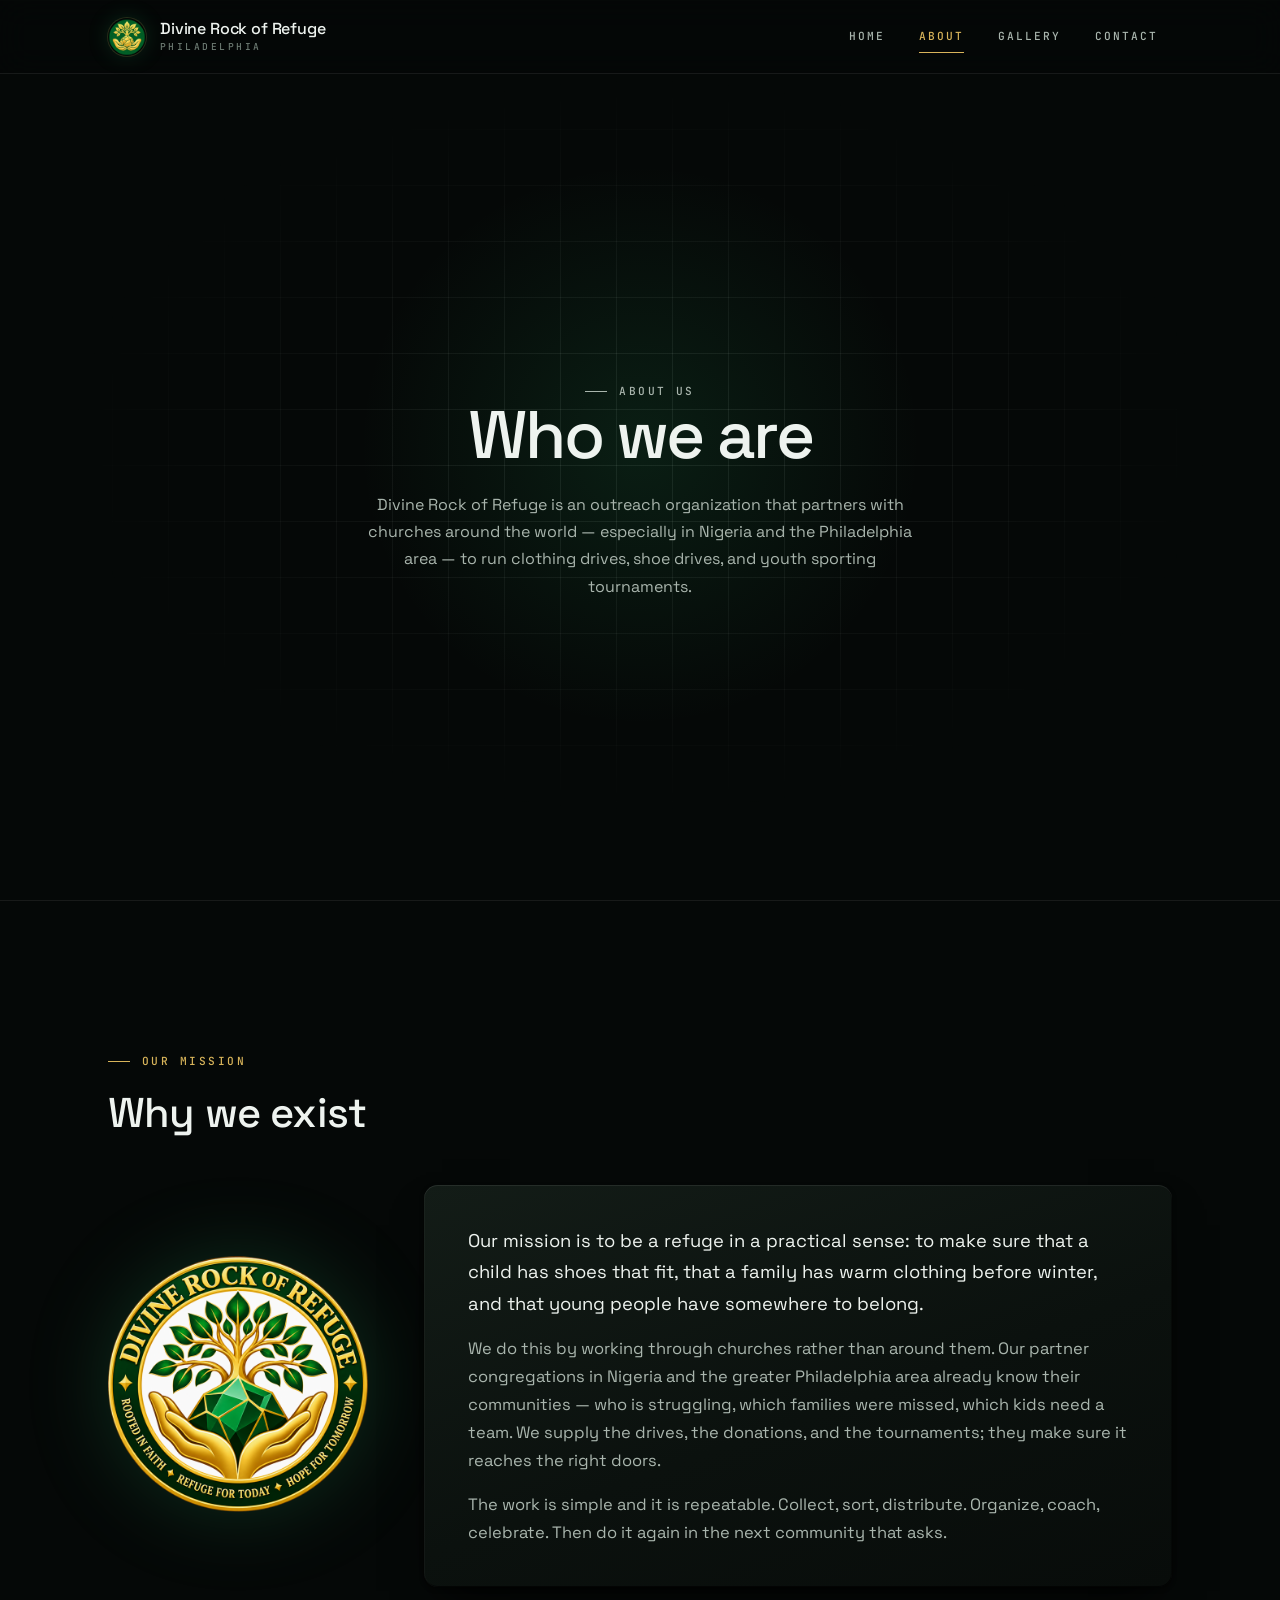
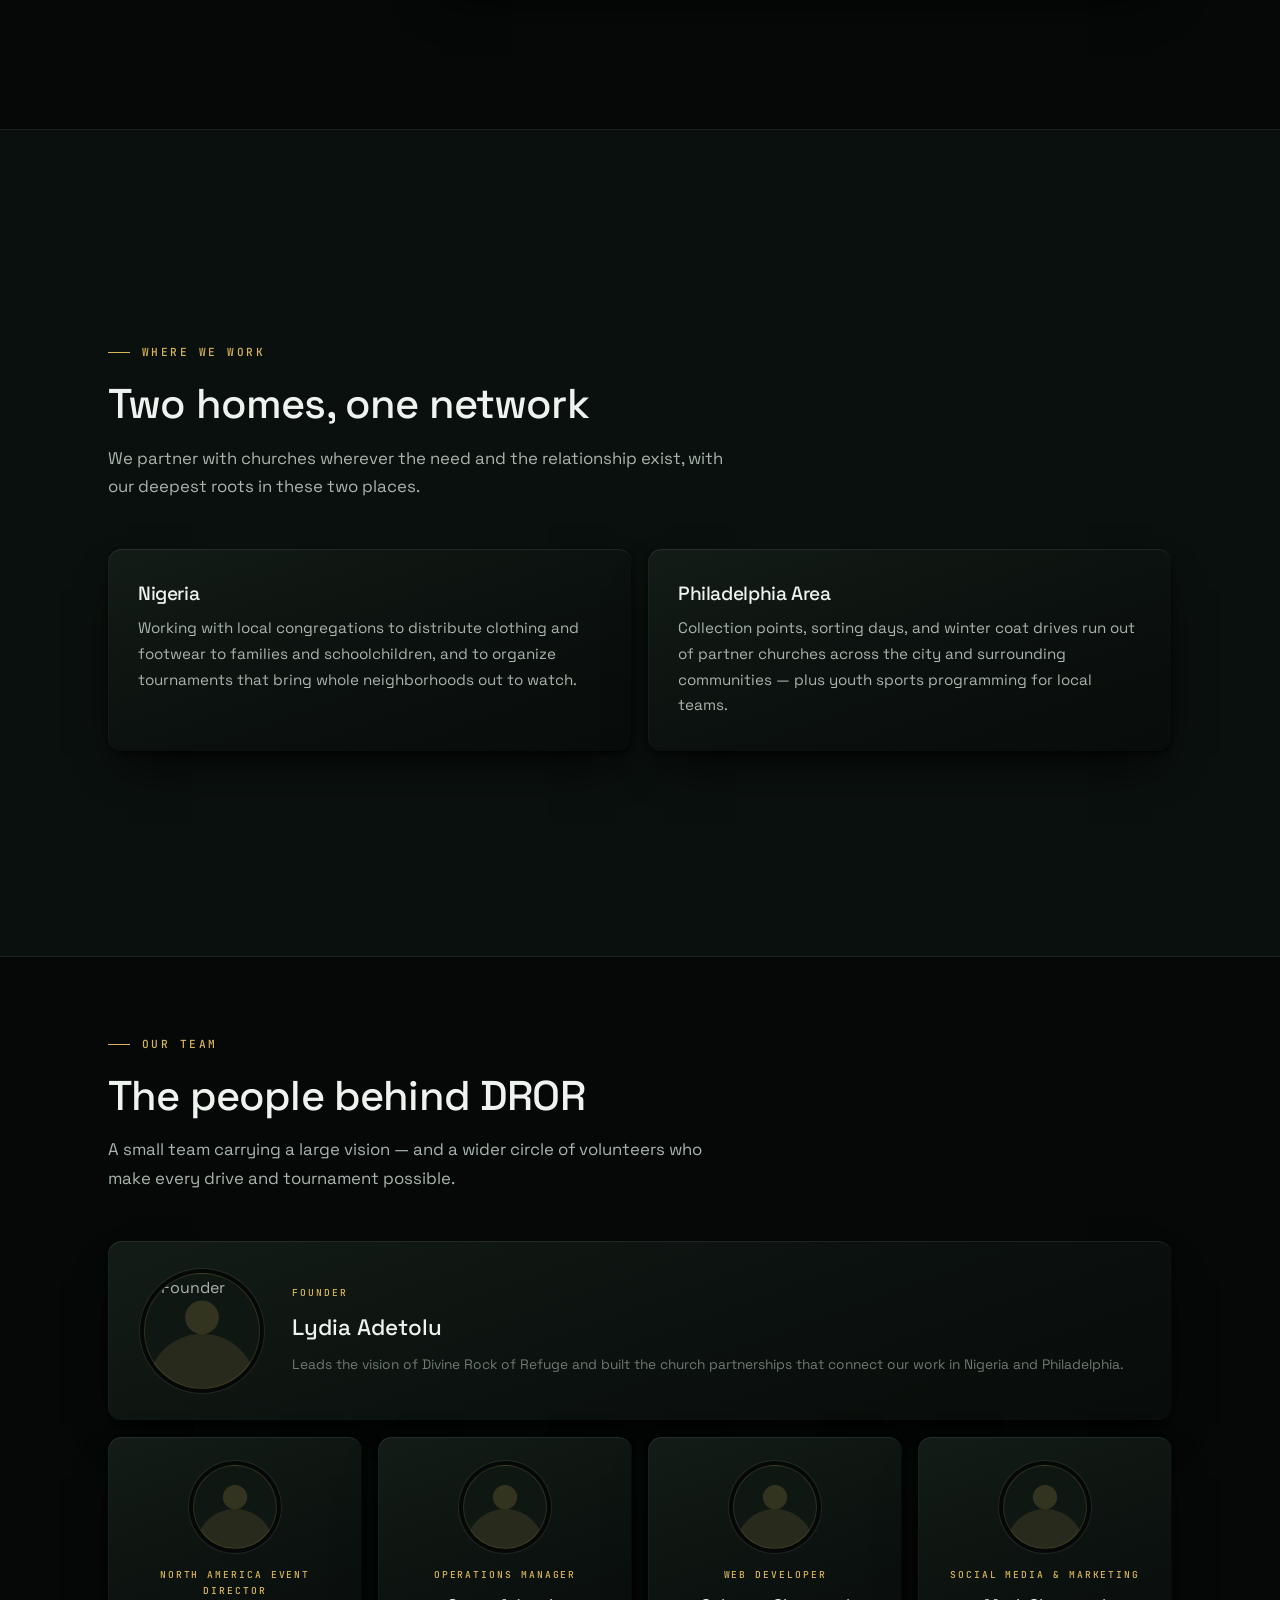
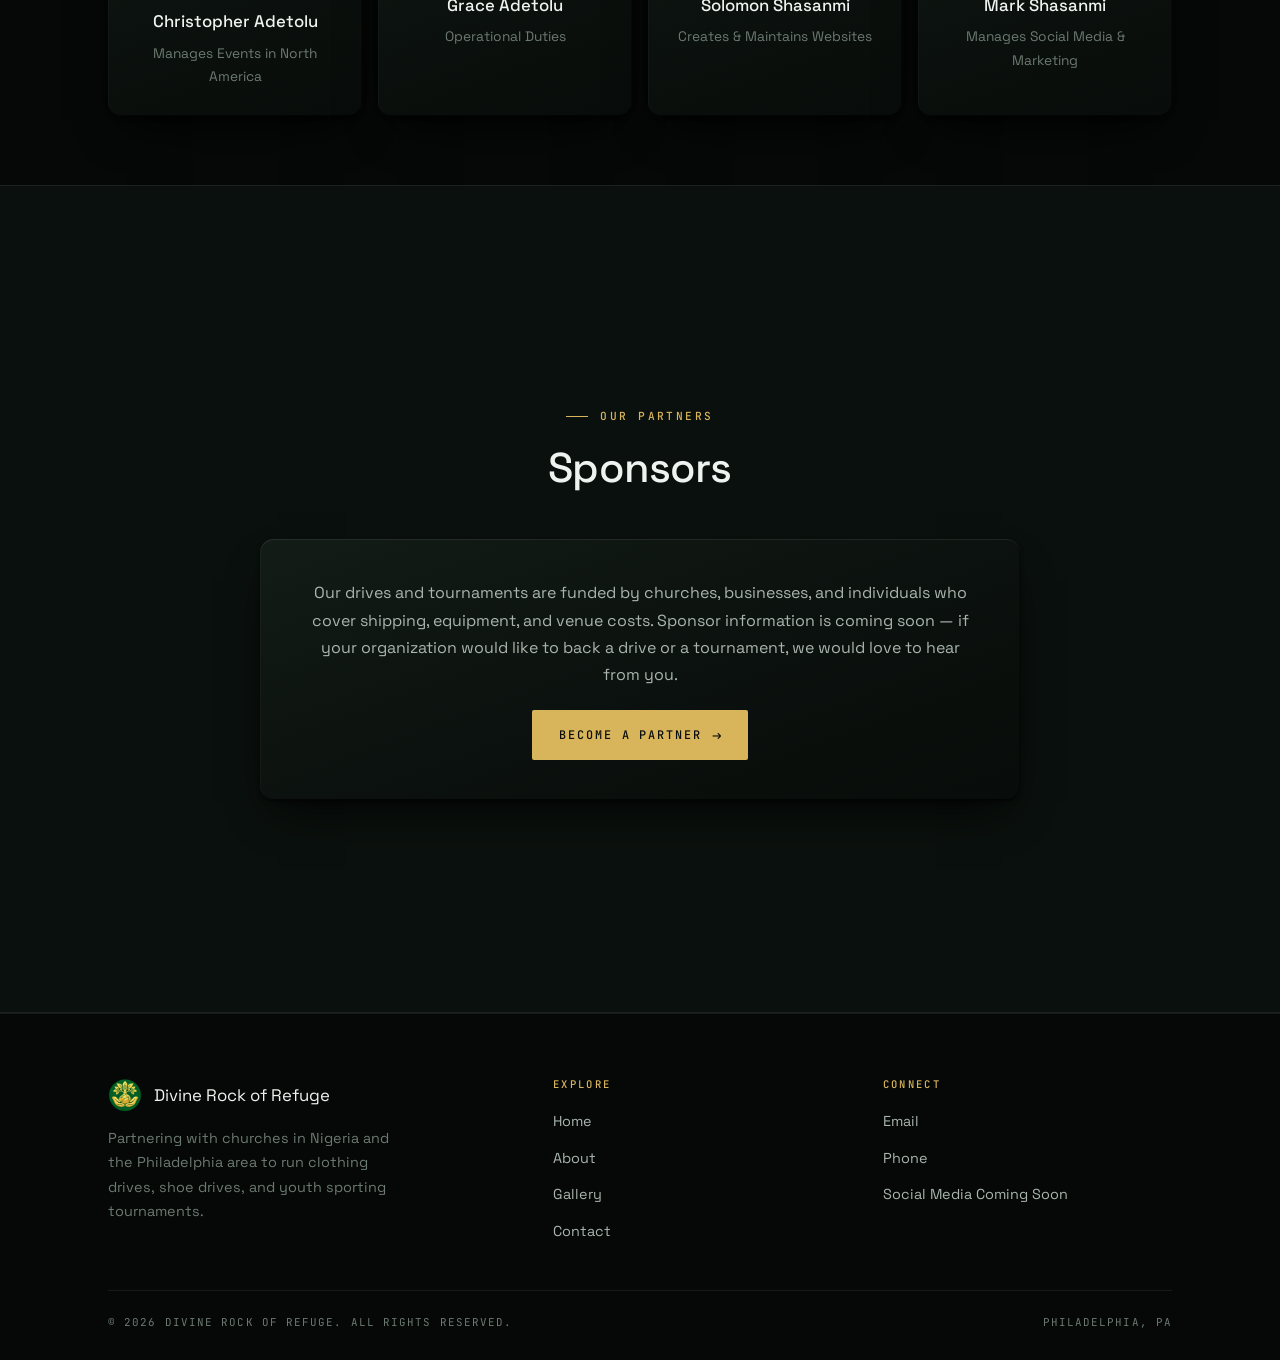
==== commit ec6b6342: "files" ====
--- a/about.html
+++ b/about.html
@@ -132,7 +132,7 @@
 
                 <div class="people">
                     <article class="person person--lead">
-                        <img class="person-photo" src="assets/photos/divine/mml.jpg" alt="Founder" loading="lazy">
+                        <img class="person-photo" src="" alt="Founder" loading="lazy">
                         <div>
                             <div class="person-role">Founder</div>
                             <div class="person-name">Lydia Adetolu</div>
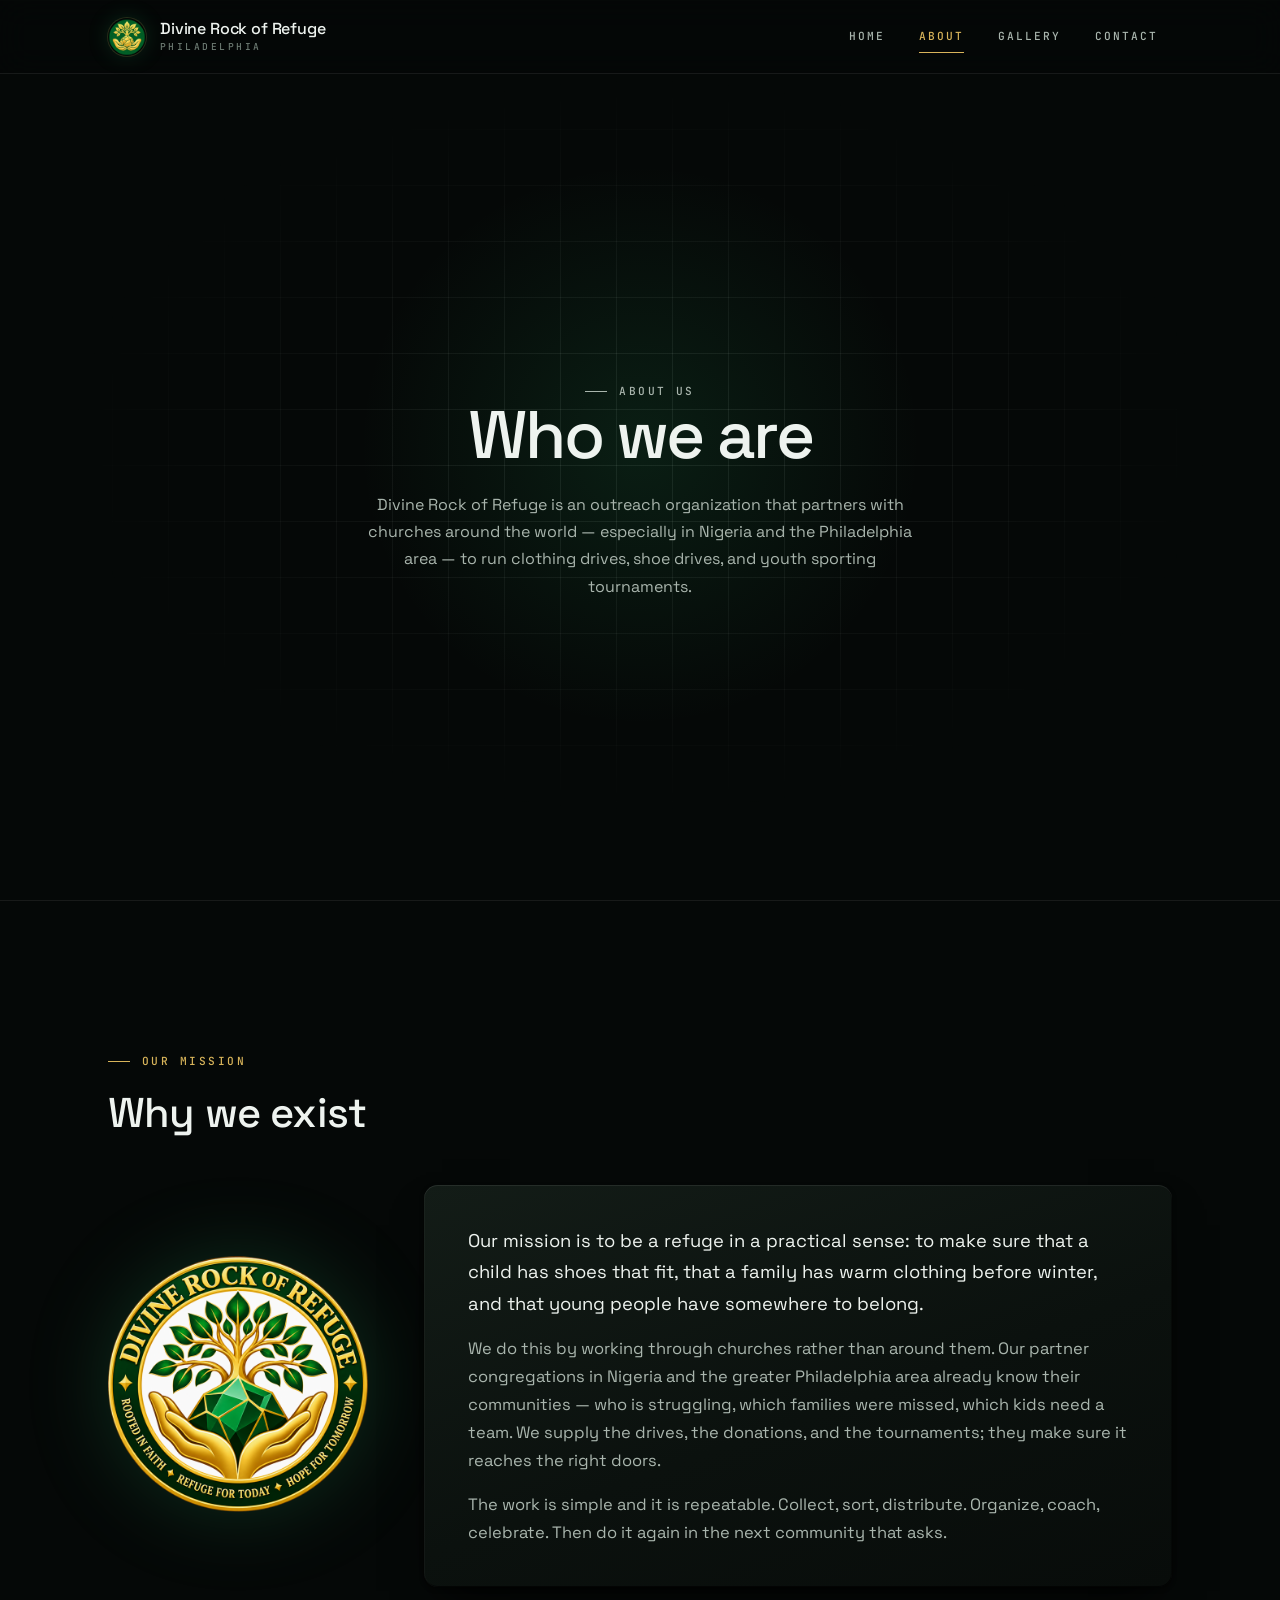
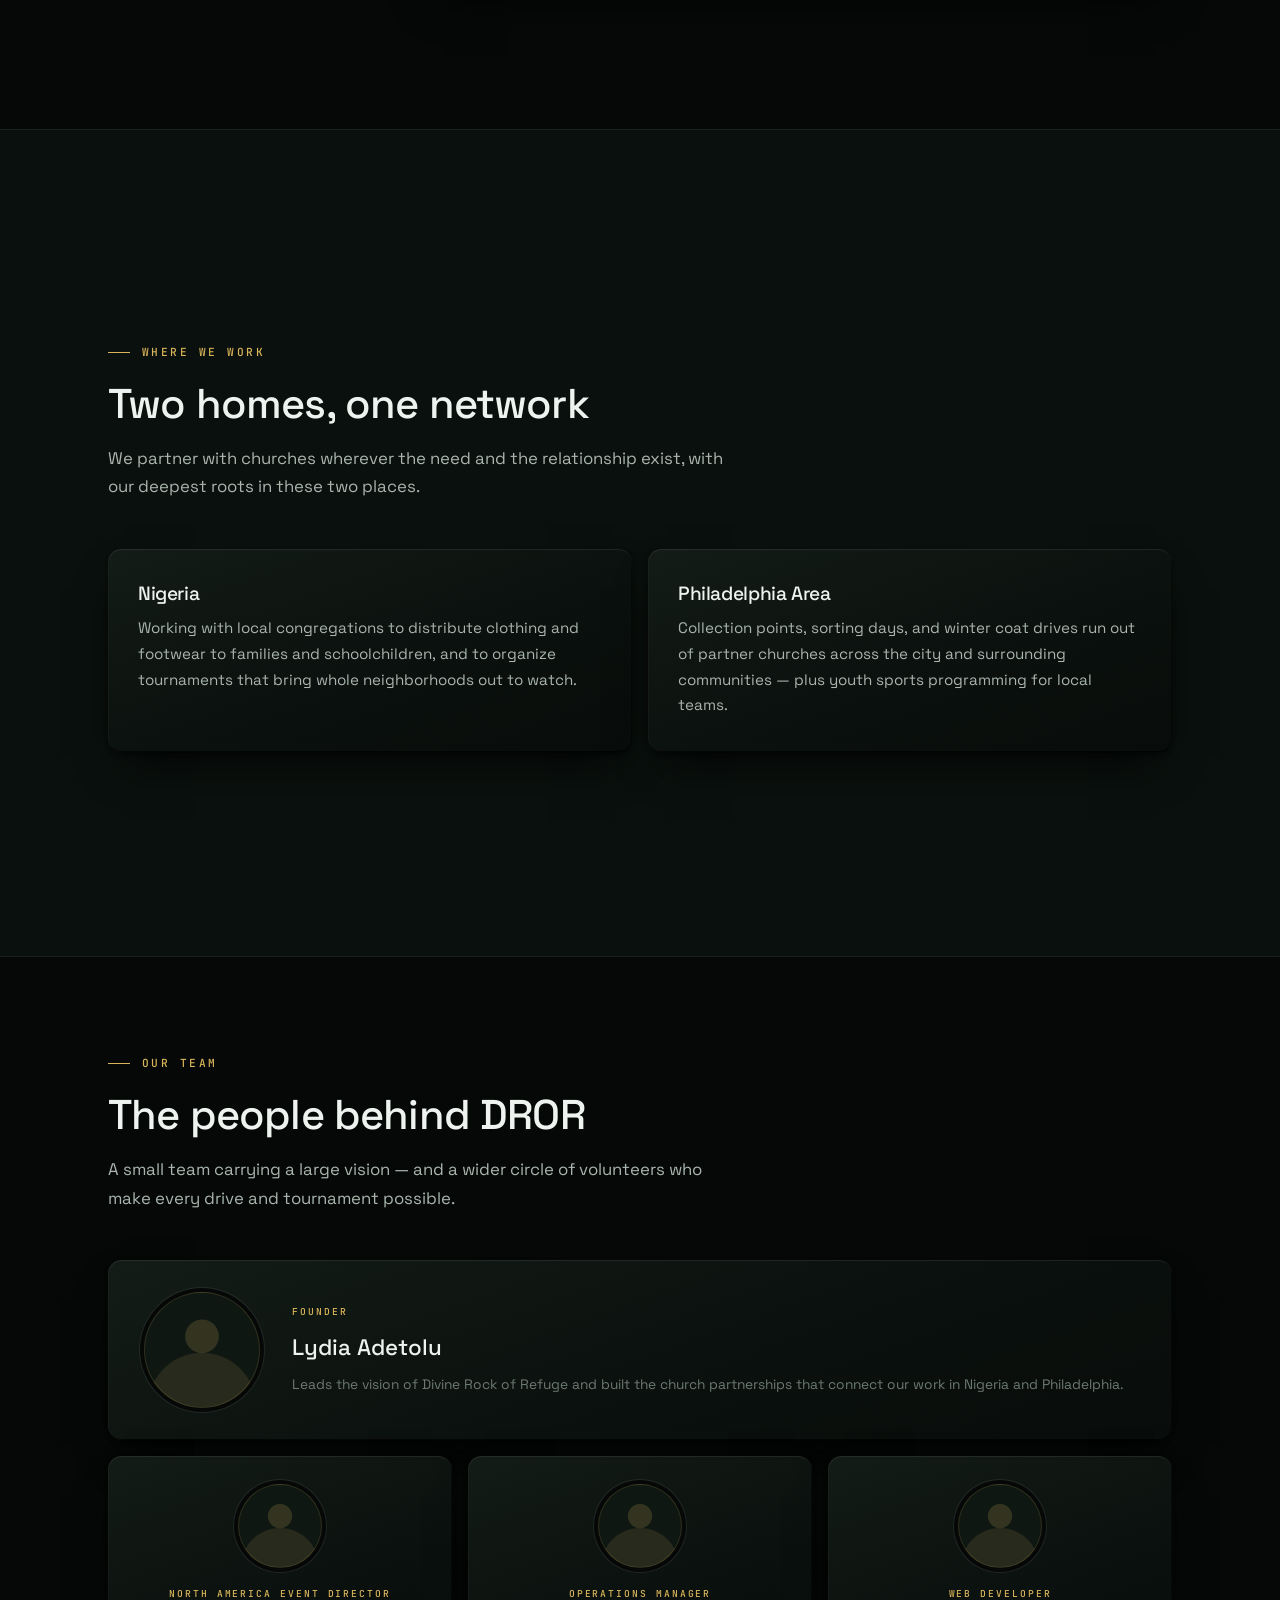
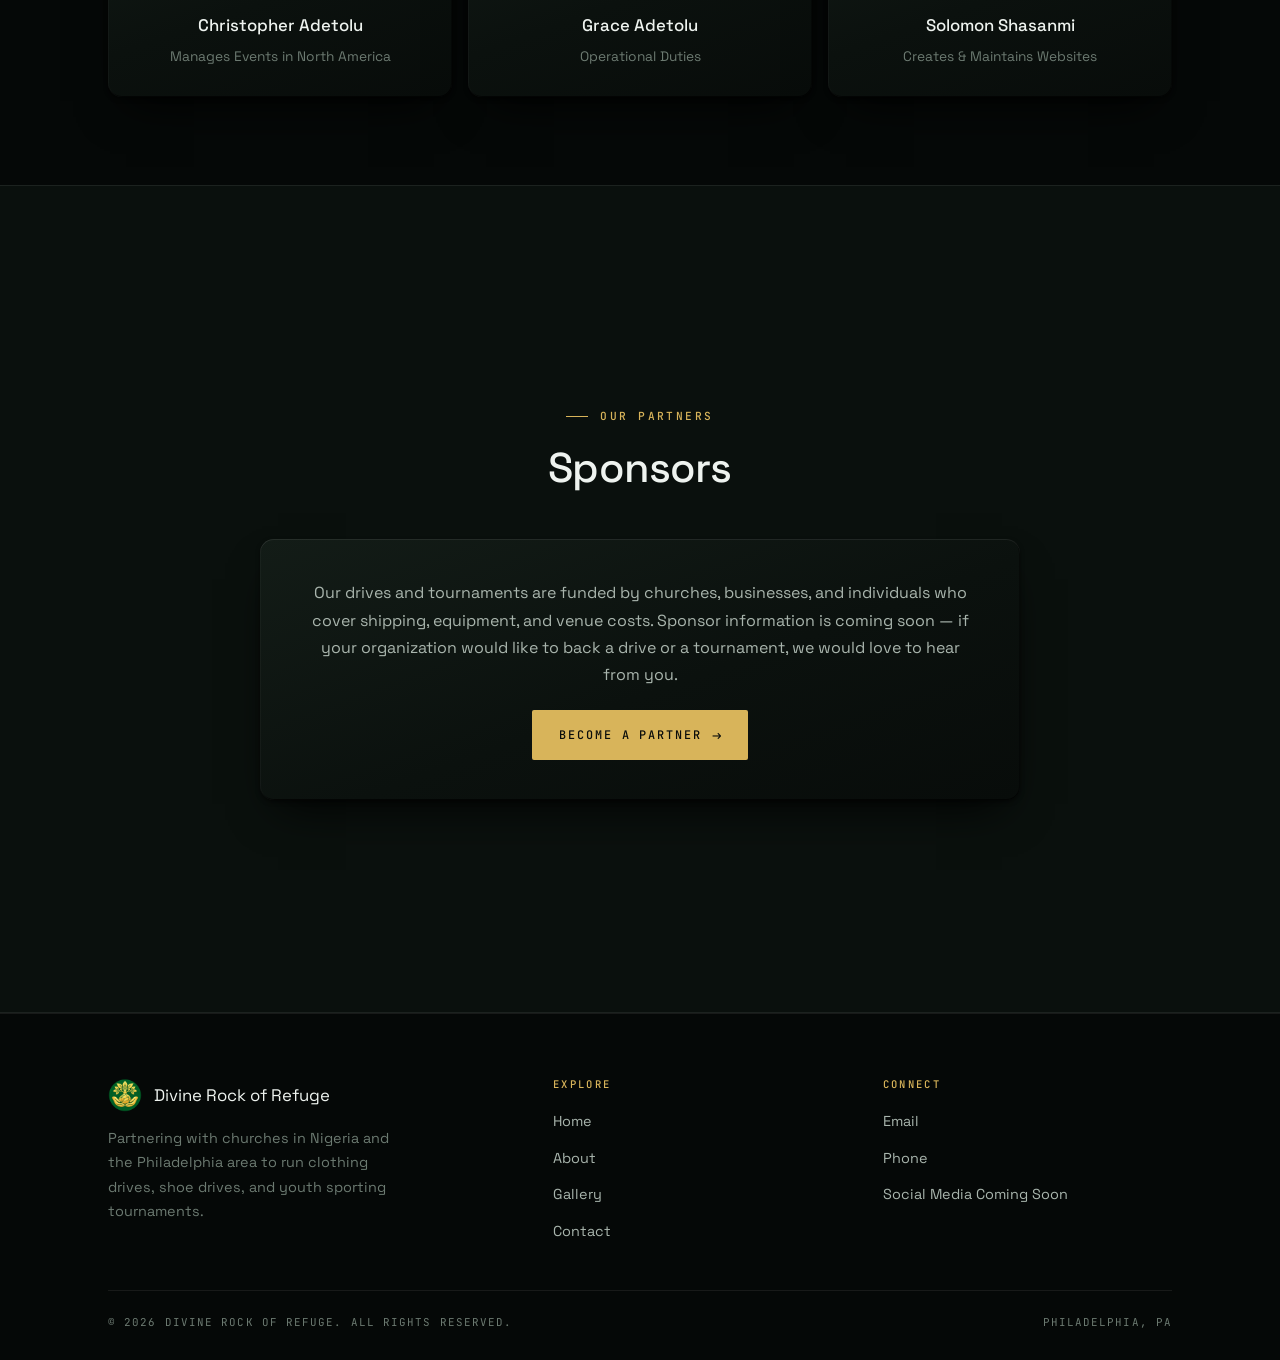
==== commit a323235d: "files" ====
--- a/about.html
+++ b/about.html
@@ -132,7 +132,7 @@
 
                 <div class="people">
                     <article class="person person--lead">
-                        <img class="person-photo" src="" alt="Founder" loading="lazy">
+                        <div class="person-photo" aria-hidden="true"></div>
                         <div>
                             <div class="person-role">Founder</div>
                             <div class="person-name">Lydia Adetolu</div>
@@ -163,13 +163,6 @@
                         <div class="person-name">Solomon Shasanmi</div>
                         <p class="person-note">Creates &amp; Maintains Websites</p>
                     </article>
-
-                    <article class="person">
-                        <div class="person-photo" aria-hidden="true"></div>
-                        <div class="person-role">Social Media & Marketing</div>
-                        <div class="person-name">Mark Shasanmi</div>
-                        <p class="person-note">Manages Social Media &amp; Marketing</p>
-                    </article>
                 </div>
             </div>
         </section>
--- a/styles.css
+++ b/styles.css
@@ -928,18 +928,24 @@
 .mission-card p + p { margin-top: 16px; }
 .mission-card p:first-child { color: var(--ink); font-size: 1.15rem; }
 
+/* Flex rather than grid so a short last row (e.g. 3 cards shown 2-up)
+   stays centred instead of hugging the left edge. */
 .people {
-    display: grid;
-    grid-template-columns: repeat(4, 1fr);
-    gap: 16px;
+    --people-gap: 16px;
+    --people-cols: 3;
+    display: flex;
+    flex-wrap: wrap;
+    justify-content: center;
+    gap: var(--people-gap);
 }
 
 .person {
+    flex: 0 0 calc((100% - (var(--people-cols) - 1) * var(--people-gap)) / var(--people-cols));
     padding: 28px 20px;
     text-align: center;
 }
 
-.person--lead { grid-column: span 4; display: flex; align-items: center; gap: 32px; text-align: left; padding: 32px 36px; }
+.person--lead { flex-basis: 100%; display: flex; align-items: center; gap: 32px; text-align: left; padding: 32px 36px; }
 .person--lead .person-photo { width: 116px; height: 116px; flex-shrink: 0; margin: 0; }
 .person--lead .person-name { font-size: 1.4rem; }
 
@@ -1192,10 +1198,10 @@
     .mission-grid { grid-template-columns: 1fr; gap: 28px; }
     .mission-seal { width: 160px; margin: 0 auto; }
 
-    .people { grid-template-columns: repeat(2, 1fr); gap: 14px; }
+    .people { --people-cols: 2; --people-gap: 14px; }
     .person { padding: 20px 16px; }
     .person-photo { width: 68px; height: 68px; margin-bottom: 12px; }
-    .person--lead { grid-column: span 2; padding: 24px 28px; }
+    .person--lead { padding: 24px 28px; }
     .person--lead .person-photo { width: 88px; height: 88px; }
     .footer-grid { grid-template-columns: 1fr 1fr; gap: 32px; }
 
@@ -1309,7 +1315,7 @@
     .mission-card p + p { margin-top: 12px; }
 
     /* Team — stay two-up so the panel fits one screen */
-    .people { grid-template-columns: repeat(2, 1fr); gap: 10px; }
+    .people { --people-cols: 2; --people-gap: 10px; }
     .person { padding: 12px 10px; }
 
     .person-photo {
@@ -1324,7 +1330,6 @@
     .person-note { font-size: 0.74rem; line-height: 1.35; }
 
     .person--lead {
-        grid-column: span 2;
         flex-direction: row;
         align-items: center;
         text-align: left;
